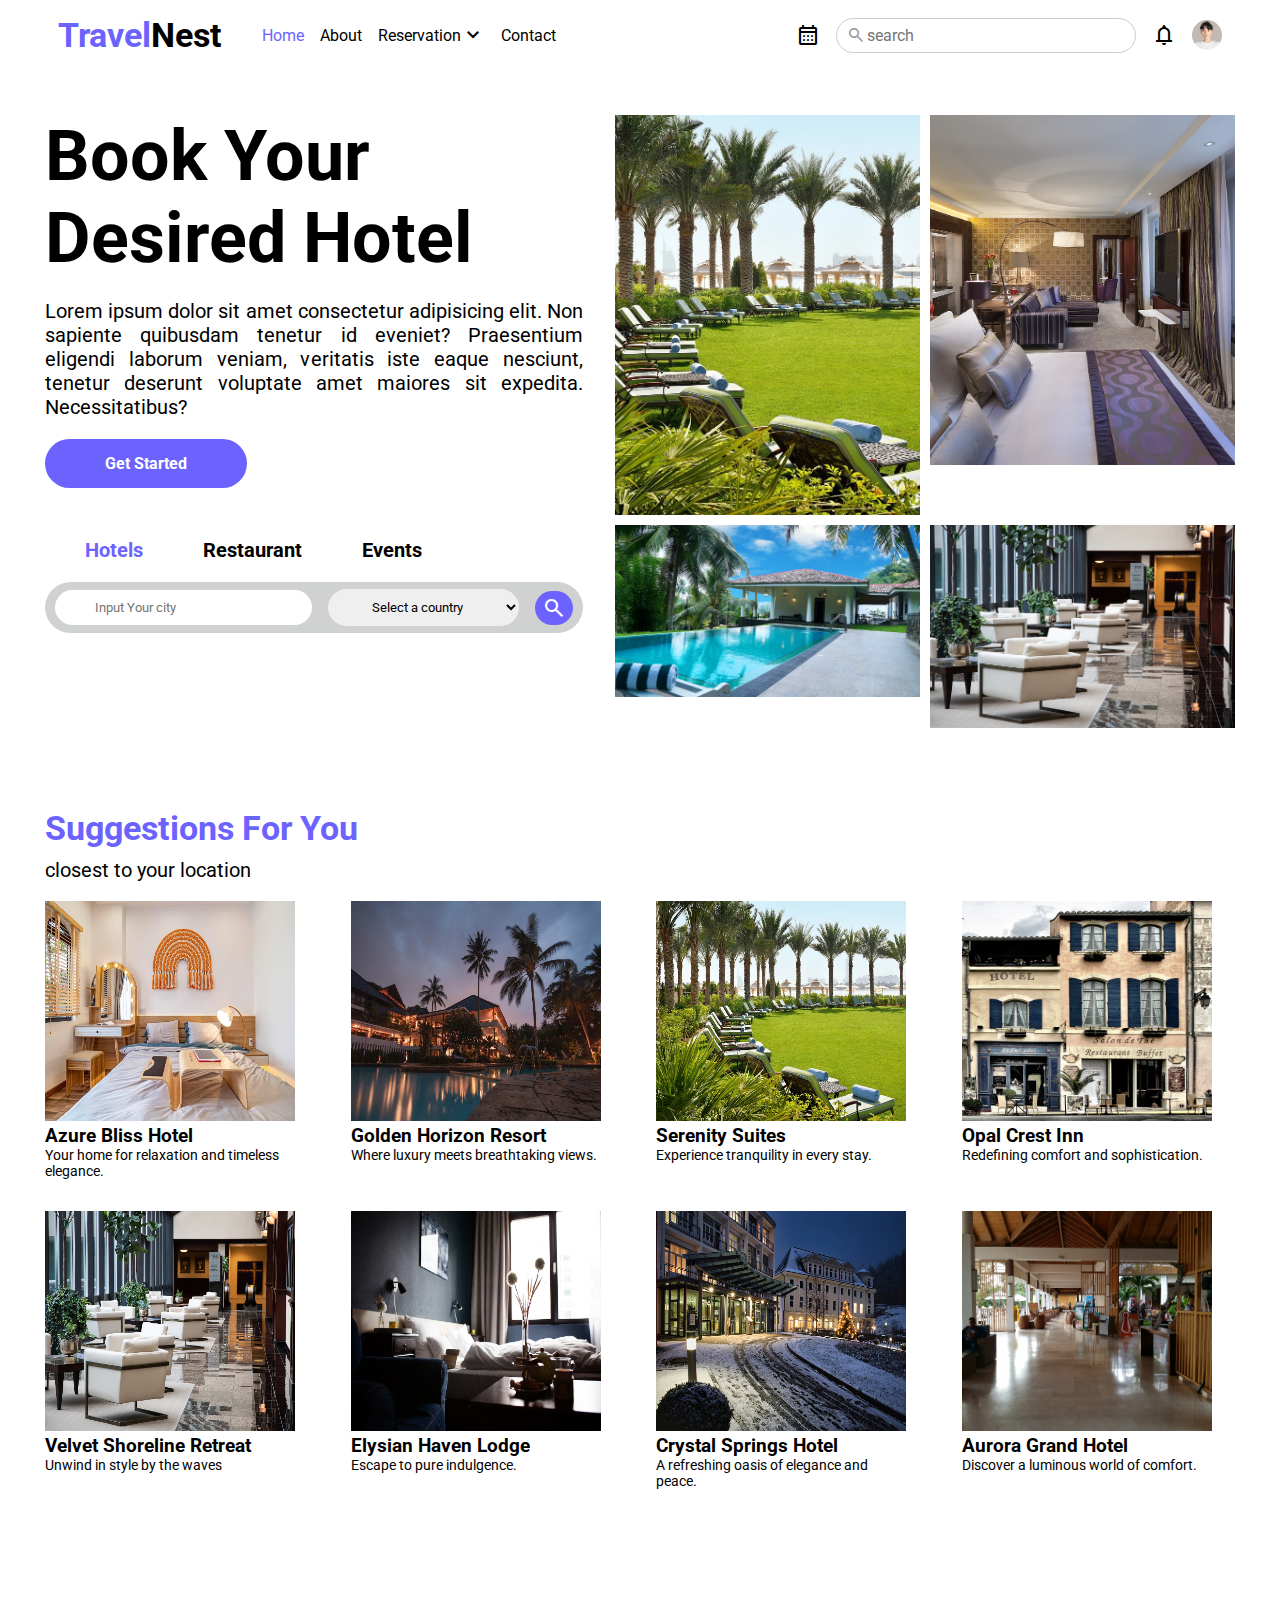
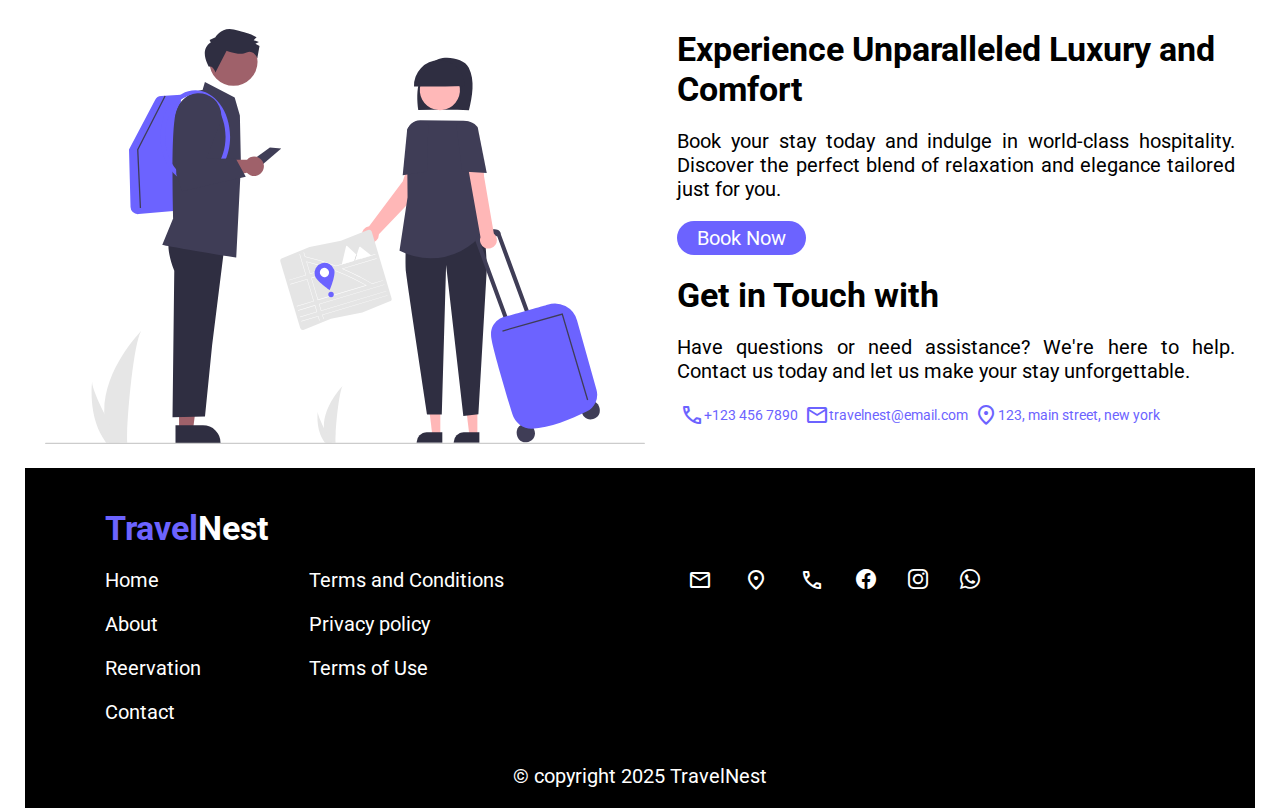
==== school/index.html @ 91a8bcaf "Add files via upload" ====
<!DOCTYPE html>
<html lang="en">
<head>
    <meta charset="UTF-8">
    <meta name="viewport" content="width=device-width, initial-scale=1.0">
    <title>silo</title>
    <link rel="stylesheet" href="style.css">
    <link rel="preconnect" href="https://fonts.googleapis.com">
    <link href="https://cdn.jsdelivr.net/npm/bootstrap-icons/font/bootstrap-icons.css" rel="stylesheet">

    <link rel="preconnect" href="https://fonts.gstatic.com" crossorigin>
<link href="https://fonts.googleapis.com/css2?family=Poppins:ital,wght@0,100;0,200;0,300;0,400;0,500;0,600;0,700;0,800;0,900;1,100;1,200;1,300;1,400;1,500;1,600;1,700;1,800;1,900&family=Roboto:ital,wght@0,100;0,300;0,400;0,500;0,700;0,900;1,100;1,300;1,400;1,500;1,700;1,900&display=swap" rel="stylesheet">
<link rel="stylesheet" href="https://fonts.googleapis.com/css2?family=Material+Symbols+Outlined" />

</head>
<body>
<header>
    <nav class="navbar">
        <h1 class="header">
            <span class="side_text">Travel</span>Nest
        </h1>
        <ul class="side">
            <li class="active nav_menu">
                Home
            </li>
            <li class="nav_menu">
                About
            </li>
            <li class="nav_menu">
                Reservation <span class="material-symbols-outlined">
                    keyboard_arrow_down
                    </span>
                <ul class="drop">
                    <li>
                        Hotel
                    </li>
                    <li>
                        Airbnb
                    </li>
                    <li>
                        Luxury Villas
                    </li>
                </ul>
            </li>
            <li class="nav_menu">
                Contact
            </li>
        </ul>
        <ul class="sideer">
            <li class="nav_menu"><span class="material-symbols-outlined">
                calendar_month
                </span></li>
                <li class="nav_menu">
                    <div class="search-container">
                    <input type="search" name="search" id="" placeholder="search">
                    <span class="material-symbols-outlined">search</span>
                </div>
                </li>
                <li class="nav_menu">
                    <span class="material-symbols-outlined">notifications</span>
                </li>
                <li class="nav_menu">
                    <img src="assets/beautiful-woman-face-portrait-brown-background.jpeg" alt="hh" width="30px" class="img">
                </li>
        </ul>
    </nav>
</header>
<main>
<div class="container">
    <div class="container_text">
        <h1 class="bold">Book Your <br> Desired Hotel</h1>
        <p>Lorem ipsum dolor sit amet consectetur adipisicing elit. Non sapiente quibusdam tenetur id eveniet? Praesentium eligendi laborum veniam, veritatis iste eaque nesciunt, tenetur deserunt voluptate amet maiores sit expedita. Necessitatibus?</p>
        <button class="get">Get Started</button>

        <ul class="fillter">
            <li class="active">Hotels</li>
            <li>Restaurant</li>
            <li>Events</li>
        </ul>
        <div class="fillter_us">
            <input type="text" name="city" class="city" placeholder="Input Your city">

<select id="country" name="country" class="city">
    <option value="" disabled selected>Select a country</option>
    <option value="US">United States</option>
    <option value="GB">United Kingdom</option>
</select>
<span class="material-symbols-outlined ss">search</span>

        </div>
    </div>
    <div class="container_img">

        <img src="assets/hotel-7885138_1280.jpg" alt="" width="300px" height="400px">

        <img src="assets/hotel-595121_1280.jpg" alt="" width="300px" height="350px">
        <img src="assets/manor-house-2359884_1280.jpg" alt="" width="100px">
        <img src="assets/design-3588214_1280.jpg" alt="" width="300px" >


    </div>
</div>


<section class="sugg">
    <div class="cards">
        <h1 class="header gh">
            Suggestions For You
        </h1>
        <h5 class="cl">closest to your location</h5>
        <br>
        <div class="img_location">
            <div class="img_hold">
                <img src="assets/bedroom-6577523_1280.jpg" alt="" width="250px" height="220px">
                <h3 >Azure Bliss Hotel</h3>
                <h3 class="h"> Your home for relaxation and timeless elegance.</h3>

            </div>
            <div class="img_hold">
                <img src="assets/hotel-1831072_1280.jpg" alt="" width="250px" height="220px">

                <h3 >Golden Horizon Resort</h3>
                <h3 class="h"> Where luxury meets breathtaking views.</h3>

            </div>
            <div class="img_hold">
                <img src="assets/hotel-7885138_1280.jpg" alt="" width="250px" height="220px">
                <h3 >Serenity Suites</h3>
                <h3 class="h">Experience tranquility in every stay.</h3>
            </div>
            <div class="img_hold">
                <img src="assets/building-66789_1280.jpg" alt="" width="250px" height="220px">
                <h3 >Opal Crest Inn</h3>
                <h3 class="h">Redefining comfort and sophistication.</h3>
            </div>
            <div class="img_hold">
                <img src="assets/design-3588214_1280.jpg" alt="" width="250px" height="220px">
                <h3 >Velvet Shoreline Retreat</h3>
                <h3 class="h">Unwind in style by the waves</h3>
            </div>
            <div class="img_hold">
                <img src="assets/hotel-1749602_1280.jpg" alt="" width="250px" height="220px">
                <h3 >Elysian Haven Lodge</h3>
                <h3 class="h">Escape to pure indulgence.</h3>
            </div>
            <div class="img_hold">
                <img src="assets/hotel-6862159_1280.jpg" alt="" width="250px" height="220px">
                <h3 >Crystal Springs Hotel</h3>
                <h3 class="h">A refreshing oasis of elegance and peace.</h3>
            </div>
            <div class="img_hold">
                <img src="assets/hotel-2716635_1280.jpg" alt="" width="250px" height="220px">
                <h3 >Aurora Grand Hotel</h3>
                <h3 class="h">Discover a luminous world of comfort.</h3>
            </div>

        </div>
    </div>
</section>

<section class="Travel">
<div class="travel">
    <div class="travel_img">
        <img src="assets/undraw_travelers_vttm.svg" alt="" width="600">
    </div>
    <div class="travel_text">
        <h1 class="header">
            Experience Unparalleled Luxury and Comfort
        </h1>
        <p>Book your stay today and indulge in world-class hospitality. Discover the perfect blend of relaxation and elegance tailored just for you.</p>
        <button class="gett">Book Now</button>


            <h2 class="header hg">Get in Touch with</h2>
            <p>Have questions or need assistance? We're here to help. Contact us today and let us make your stay unforgettable.</p>
        <div>
             <p class="call"> <span class="material-symbols-outlined"> call</span> +123 456 7890</p>

                <p class="call"> <span class="material-symbols-outlined"> mail</span>travelnest@email.com</p>


                <p class="call"> <span class="material-symbols-outlined"> location_on</span> 123, main street, new york</p>
        </div>


    </div>
</div>
</section>

</main>

<footer>
    <div class="dd">
    <div class="foot">
    <ul>
        <li>
           <h1 class="header"> <span class="side_text">Travel</span>Nest</h1>
        </li>
        <li>
            <p>Home</p>
        </li>
        <li>
            <P>About</P>
        </li>
        <li>
         <p>   Reervation </p>
        </li>
        <li>
        <p>Contact</p>
        </li>
    </ul>
</div>
<div class="seco">
    <ul>
        <li>
           <p> Terms and Conditions</p>
        </li>
        <li>
           <p> Privacy policy</p>
        </li>
        <li>
        <p>Terms of Use</p>
        </li>
    </ul>
</div>
<div class="thrid">
    <ul class="icon">
        <li>
            <p><span class="material-symbols-outlined">mail</span></p>
        </li>
        <li>
        <p><span class="material-symbols-outlined">location_on</span></p>
        </li>
        <li>
        <p>   <span class="material-symbols-outlined">call</span></p>
        </li>
        <li>
        <p>  <i class="bi bi-facebook"></i></p>
        </li>
        <li><p><i class="bi bi-instagram"></i> </p></li>
        <li> <p><i class="bi bi-whatsapp"></i></p></li>
    </ul>
</div>

</div>
<p style="color: white; text-align: center;">&copy copyright 2025 TravelNest</p>
</footer>

</body>
</html>
---- school/style.css ----
:root {
  --white-color:                #FFFFFF;
  --primary-color:              #6c63ff;
  --secondary-color:            black;
  --section-bg-color:           #f0f8ff;
  --dark-color:                 #000000;
  --grey-color:                 #d0d1d1;
  --p-color:                    #717275;
  --hover-color:                #6c63ff;  /* Darker hover effect color */
  --form-bg-color:              #f9f9f9;  /* Light background for form */

  --body-font-family:           "Roboto", serif;

  --h1-font-size:               34px;
  --h5-font-size:               24px;
  --p-font-size:                20px;
  --copyright-text-font-size:   16px;
  --product-link-font-size:     14px;
  --custom-link-font-size:      12px;

  --font-weight-thin:           100;
  --font-weight-light:          300;
  --font-weight-normal:         400;
  --font-weight-bold:           700;
  --font-weight-black:          900;
}

*{
    margin: 0;
    font-family: var(--body-font-family);

}
ul{
    list-style: none;
}
header{
    margin-top: 15px;
    justify-self: center;
}
.active{
    color: var(--primary-color);
}
li:hover{
    color: var(--primary-color);
    transition: 300ms ease;
    cursor: pointer;
}
.side_text{
    color: var(--primary-color);
}
.header{
    font-size: var(--h1-font-size);
}
.side{
    display: flex;
    gap: 1em;
    align-items: center;
}
.nav_menu{
    display: inline-flex;
    align-items: center;
}
.sideer{
    display: flex;
    margin-left: 200px;
    gap: 1em;
    align-items: center;
}
.img{
    border-radius: 30px;
}
.drop{
    display: none;
}
.navbar{
    display: flex;
    align-items: center;
}

.search-container {
    position: relative;
      width: 300px;
}
.search-container input[type="search"] {
    width: 100%;
    padding: 7px 30px;
    border: 1px solid #ccc;
    border-radius: 20px;
    font-size: 16px;
    box-sizing: border-box;
}
.search-container .material-symbols-outlined {
    position: absolute;
    top: 50%;
    left: 10px;
    transform: translateY(-50%);
    color: #999;
    font-size: 20px;
    pointer-events: none;
}
/* end of header section */


/* beginning of main section */
.container{

    display: flex;
    gap: 2em;
    max-width: 1190px;
    margin: 0 auto;
    margin-top: 40px;
    padding: 20px;
}
.bold{
    font-size: 70px;

}
p{
    margin-top: 20px;
    font-size: var(--p-font-size);
    font-weight: var(--font-weight-normal);
    text-align: justify;
}
.get{
    margin-top: 20px;
    padding: 15px 60px;
    border-radius: 30px;
    border: none;
    font-size: var(--p-color);
    font-weight: var(--font-weight-bold);
    background: var(--primary-color);
    color: var(--white-color);
    cursor: pointer;
}
.get:hover{
background-color: var(--grey-color);
color: var(--primary-color);
}

.fillter{
    margin-top: 50px;
    display: flex;
    gap: 3em;
    font-size: var(--p-font-size);
    font-weight: var(--font-weight-bold);
}

.container_img {
    display: grid;
    grid-template-columns: repeat(2, 1fr); /* Creates 3 equal columns */
    gap: 10px; /* Adds space between images */
    margin: 0; /* Remove any default margin on the images */
        padding: 0;
}

.container_img img {
    width: 100%; /* Ensures images fill their grid item */
     /* Maintains aspect ratio */
    object-fit: cover; /* Makes sure images cover the area of the grid item without distortion */
    margin: 0; /* Remove any default margin on the images */
        padding: 0;
}

.fillter_us{
    margin-top: 20px;
    padding: 7px 10px;
    border-radius: 30px;
    display: inline-flex;
    align-items: center;
    gap: 1em;
    background: var(--grey-color);
}



.city{
    padding: 10px 40px ;
    border: none;
    border-radius: 30px;
}

.ss{
    border: none;
    padding: 5px 7px;
    border-radius: 50px;
    background: var(--primary-color);
    color: var(--white-color);

}

/* suggestions */


.sugg{
    gap: 2em;
    max-width: 1190px;
    margin: 0 auto;
    margin-top: 40px;
    padding: 20px;
}
.img_location{
    display: grid;
    grid-template-columns: repeat(4, 1fr);
    gap: 2em;
    width: 100%;
}
.cl{
    margin-top: 10px;
    font-size: var(--p-font-size);
    font-weight: var(--font-weight-normal);
}
.h{
    font-weight: var(--font-weight-normal);
    font-size: var(--product-link-font-size);
}
.img_hold{
    cursor: pointer;
    max-width: 250px;

}
.img_hold:hover {
    box-shadow: 0 10px 20px var(--primary-color); /* Blue glow shadow */
    transform: translateY(-5px); /* Subtle lift */
}
.gh{
    color: var(--primary-color);
}
/* travel */

.Travel{
    max-width: 1190px;
    margin: 0 auto;
    margin-top: 100px;
    padding: 20px;
}
.travel{
    display: flex;
    gap: 2em;
}
.gett{
    background: var(--primary-color);
    border: none;
    padding: 5px 20px;
    margin-top: 20px;
    border-radius: 30px;
    font-size: var(--p-font-size);
    color: var(--white-color);
}
.hg{
    align-items: center;
    margin-top: 20px;
    font-weight: var(--font-weight-bold);


}

.call{
    color: var(--primary-color);
    font-size: var(--product-link-font-size);
    display: inline-flex;
    align-items: center;
    margin-left: 0.2em;
    cursor: pointer;

}
footer{
    background: black;
    max-width: 1190px;
    margin: 0 auto;
    padding: 20px;
}

.dd{
    margin-top: 40px;
    display:flex;
    max-width: 1190px;
    margin: 0 auto;
    padding: 20px;
    background: black;
}
.dd li{
    color: var(--white-color);
}
.dd li:hover{
    color: var(--primary-color);
}
.seco{
    margin-top: 40px;
}

.icon{
    display: flex;
    gap: 2em;
    margin-top: 40px;
    margin-left: 9em;
}
.thrid li{
    color: var(--white-color);
}
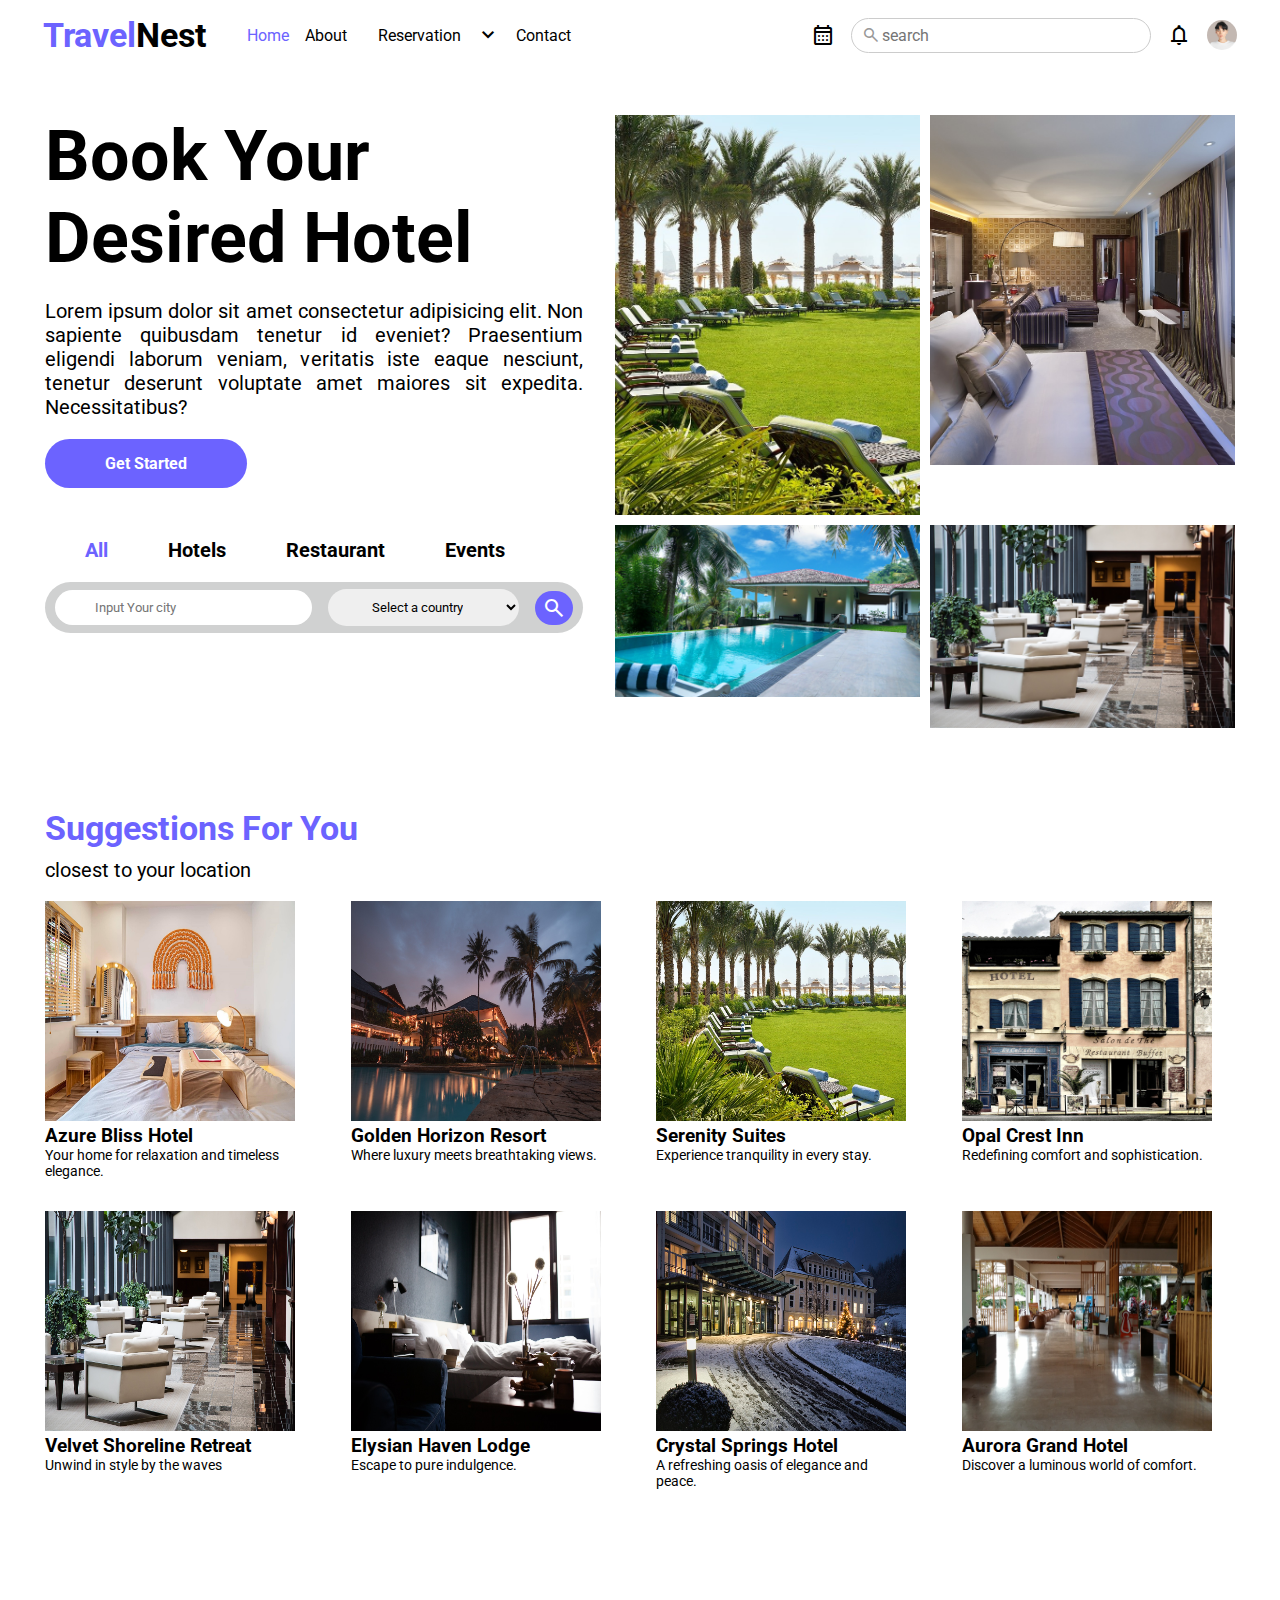
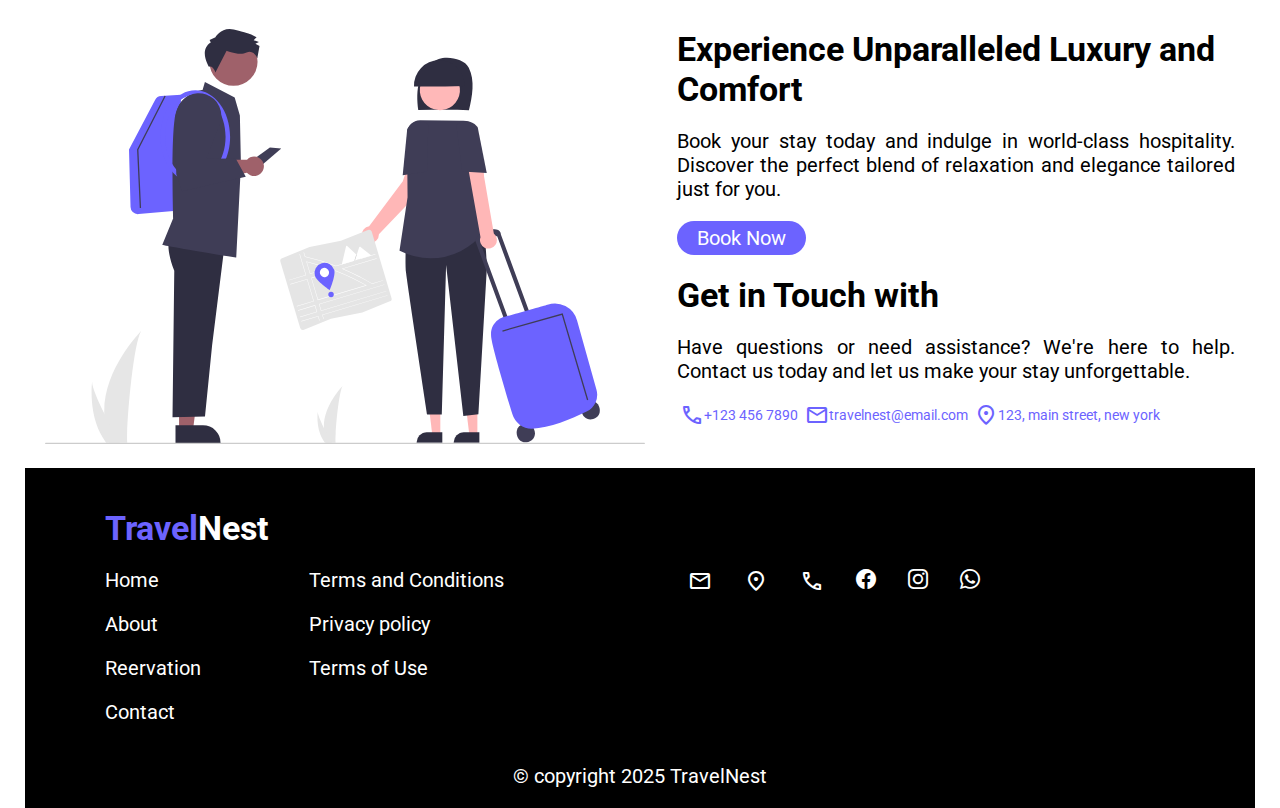
==== commit 57c5210b: "Add files via upload" ====
--- a/school/index.html
+++ b/school/index.html
@@ -4,7 +4,7 @@
     <meta charset="UTF-8">
     <meta name="viewport" content="width=device-width, initial-scale=1.0">
     <title>silo</title>
-    <link rel="stylesheet" href="style.css">
+    <link rel="stylesheet" href="css/style.css">
     <link rel="preconnect" href="https://fonts.googleapis.com">
     <link href="https://cdn.jsdelivr.net/npm/bootstrap-icons/font/bootstrap-icons.css" rel="stylesheet">
 
@@ -27,7 +27,7 @@
                 About
             </li>
             <li class="nav_menu">
-                Reservation <span class="material-symbols-outlined">
+              <a href="reservation.html">  Reservation </a> <span class="material-symbols-outlined">
                     keyboard_arrow_down
                     </span>
                 <ul class="drop">
@@ -72,10 +72,11 @@
         <p>Lorem ipsum dolor sit amet consectetur adipisicing elit. Non sapiente quibusdam tenetur id eveniet? Praesentium eligendi laborum veniam, veritatis iste eaque nesciunt, tenetur deserunt voluptate amet maiores sit expedita. Necessitatibus?</p>
         <button class="get">Get Started</button>
 
-        <ul class="fillter">
-            <li class="active">Hotels</li>
-            <li>Restaurant</li>
-            <li>Events</li>
+        <ul class="filter fillter">
+            <li class="active" data-category="all"> All</li>
+            <li  data-category="hotels" >Hotels</li>
+            <li data-category="restaurants">Restaurant</li>
+            <li data-category="events">Events</li>
         </ul>
         <div class="fillter_us">
             <input type="text" name="city" class="city" placeholder="Input Your city">
@@ -109,49 +110,59 @@
         </h1>
         <h5 class="cl">closest to your location</h5>
         <br>
+
         <div class="img_location">
-            <div class="img_hold">
+            <div class="img_hold" data-category="hotels">
+                <a href="details.html">
                 <img src="assets/bedroom-6577523_1280.jpg" alt="" width="250px" height="220px">
                 <h3 >Azure Bliss Hotel</h3>
                 <h3 class="h"> Your home for relaxation and timeless elegance.</h3>
-
-            </div>
-            <div class="img_hold">
+            </a>
+            </div>
+
+            <div class="img_hold" data-category="events">
+                <a href="details.html">
                 <img src="assets/hotel-1831072_1280.jpg" alt="" width="250px" height="220px">
 
                 <h3 >Golden Horizon Resort</h3>
                 <h3 class="h"> Where luxury meets breathtaking views.</h3>
-
-            </div>
-            <div class="img_hold">
+</a>
+            </div>
+            <div class="img_hold" data-category="hotels">
+                <a href="details.html">
                 <img src="assets/hotel-7885138_1280.jpg" alt="" width="250px" height="220px">
                 <h3 >Serenity Suites</h3>
-                <h3 class="h">Experience tranquility in every stay.</h3>
-            </div>
-            <div class="img_hold">
+                <h3 class="h">Experience tranquility in every stay.</h3></a>
+            </div>
+            <div class="img_hold" data-category="events">
+                <a href="details.html">
                 <img src="assets/building-66789_1280.jpg" alt="" width="250px" height="220px">
                 <h3 >Opal Crest Inn</h3>
-                <h3 class="h">Redefining comfort and sophistication.</h3>
-            </div>
-            <div class="img_hold">
+                <h3 class="h">Redefining comfort and sophistication.</h3></a>
+            </div>
+            <div class="img_hold" data-category="restaurants">
+                <a href="details.html">
                 <img src="assets/design-3588214_1280.jpg" alt="" width="250px" height="220px">
                 <h3 >Velvet Shoreline Retreat</h3>
-                <h3 class="h">Unwind in style by the waves</h3>
-            </div>
-            <div class="img_hold">
+                <h3 class="h">Unwind in style by the waves</h3></a>
+            </div>
+            <div class="img_hold" data-category="hotels">
+                <a href="details.html">
                 <img src="assets/hotel-1749602_1280.jpg" alt="" width="250px" height="220px">
                 <h3 >Elysian Haven Lodge</h3>
-                <h3 class="h">Escape to pure indulgence.</h3>
-            </div>
-            <div class="img_hold">
+                <h3 class="h">Escape to pure indulgence.</h3></a>
+            </div>
+            <div class="img_hold" data-category="hotels">
+                <a href="details.html">
                 <img src="assets/hotel-6862159_1280.jpg" alt="" width="250px" height="220px">
                 <h3 >Crystal Springs Hotel</h3>
-                <h3 class="h">A refreshing oasis of elegance and peace.</h3>
-            </div>
-            <div class="img_hold">
+                <h3 class="h">A refreshing oasis of elegance and peace.</h3></a>
+            </div>
+            <div class="img_hold" data-category="restaurants">
+                <a href="details.html">
                 <img src="assets/hotel-2716635_1280.jpg" alt="" width="250px" height="220px">
                 <h3 >Aurora Grand Hotel</h3>
-                <h3 class="h">Discover a luminous world of comfort.</h3>
+                <h3 class="h">Discover a luminous world of comfort.</h3></a>
             </div>
 
         </div>
@@ -245,6 +256,36 @@
 </div>
 <p style="color: white; text-align: center;">&copy copyright 2025 TravelNest</p>
 </footer>
-
+ <script>
+    document.addEventListener("DOMContentLoaded", () => {
+    const filterItems = document.querySelectorAll(".filter li");
+    const suggestionCards = document.querySelectorAll(".img_hold");
+
+    filterItems.forEach(item => {
+        item.addEventListener("click", () => {
+            // Remove active class from all filter items
+            filterItems.forEach(filter => filter.classList.remove("active"));
+
+            // Add active class to the clicked item
+            item.classList.add("active");
+
+            // Get the selected category
+            const selectedCategory = item.getAttribute("data-category");
+
+            // Show or hide suggestion cards based on the selected category
+            suggestionCards.forEach(card => {
+                const cardCategory = card.getAttribute("data-category");
+
+                if (selectedCategory === "all" || cardCategory === selectedCategory) {
+                    card.style.display = "block"; // Show matching cards
+                } else {
+                    card.style.display = "none"; // Hide non-matching cards
+                }
+            });
+        });
+    });
+});
+
+ </script>
 </body>
 </html>
--- a/school/css/style.css
+++ b/school/css/style.css
@@ -0,0 +1,335 @@
+@import url('base.css');
+*{
+    margin: 0;
+    font-family: var(--body-font-family);
+
+}
+a{
+    text-decoration: none;
+    color: black;
+}
+
+ul{
+    list-style: none;
+}
+header{
+    margin-top: 15px;
+    justify-self: center;
+}
+.active{
+    color: var(--primary-color);
+}
+
+.side_text{
+    color: var(--primary-color);
+}
+.header{
+    font-size: var(--h1-font-size);
+}
+.side{
+    display: flex;
+    gap: 1em;
+    align-items: center;
+}
+.nav_menu{
+    display: inline-flex;
+    align-items: center;
+}
+
+.sideer{
+    display: flex;
+    margin-left: 200px;
+    gap: 1em;
+    align-items: center;
+}
+.img{
+    border-radius: 30px;
+}
+.drop{
+    display: none;
+}
+.navbar{
+    display: flex;
+    align-items: center;
+}
+
+.search-container {
+    position: relative;
+      width: 300px;
+}
+.search-container input[type="search"] {
+    width: 100%;
+    padding: 7px 30px;
+    border: 1px solid #ccc;
+    border-radius: 20px;
+    font-size: 16px;
+    box-sizing: border-box;
+}
+.search-container .material-symbols-outlined {
+    position: absolute;
+    top: 50%;
+    left: 10px;
+    transform: translateY(-50%);
+    color: #999;
+    font-size: 20px;
+    pointer-events: none;
+}
+
+/* Base styles */
+.nav_menu {
+    position: relative; /* To position the dropdown relative to the parent */
+    list-style: none;
+}
+
+.nav_menu > a {
+    text-decoration: none;
+    color: black;
+    padding: 10px 15px;
+    display: inline-block;
+}
+
+.material-symbols-outlined {
+    vertical-align: middle;
+}
+
+/* Dropdown menu */
+.drop {
+    display: none; /* Hidden by default */
+    position: absolute; /* Positioned relative to the .nav_menu */
+    top: 100%; /* Below the parent menu */
+    left: 0;
+    background-color: white;
+    padding: 0;
+    margin: 0;
+    list-style: none;
+    border: 1px solid #ddd;
+    box-shadow: 0 2px 5px rgba(0, 0, 0, 0.1);
+    z-index: 10;
+}
+
+.drop li {
+    padding: 10px 15px;
+    white-space: nowrap;
+    color: black;
+}
+
+.drop li:hover {
+    background-color: #f0f0f0;
+    cursor: pointer;
+}
+
+/* Show dropdown on hover */
+.nav_menu:hover .drop {
+    display: block;
+}
+
+li:hover{
+    color: var(--primary-color);
+    transition: 300ms ease;
+    cursor: pointer;
+}
+a:hover{
+    color: var(--primary-color);
+    transition: all 300ms ease ;
+
+}
+/* end of header section */
+
+
+
+/* beginning of main section */
+.container{
+
+    display: flex;
+    gap: 2em;
+    max-width: 1190px;
+    margin: 0 auto;
+    margin-top: 40px;
+    padding: 20px;
+}
+.bold{
+    font-size: 70px;
+
+}
+p{
+    margin-top: 20px;
+    font-size: var(--p-font-size);
+    font-weight: var(--font-weight-normal);
+    text-align: justify;
+}
+.get{
+    margin-top: 20px;
+    padding: 15px 60px;
+    border-radius: 30px;
+    border: none;
+    font-size: var(--p-color);
+    font-weight: var(--font-weight-bold);
+    background: var(--primary-color);
+    color: var(--white-color);
+    cursor: pointer;
+}
+.get:hover{
+background-color: var(--grey-color);
+color: var(--primary-color);
+}
+
+.fillter{
+    margin-top: 50px;
+    display: flex;
+    gap: 3em;
+    font-size: var(--p-font-size);
+    font-weight: var(--font-weight-bold);
+}
+
+.container_img {
+    display: grid;
+    grid-template-columns: repeat(2, 1fr); /* Creates 3 equal columns */
+    gap: 10px; /* Adds space between images */
+    margin: 0; /* Remove any default margin on the images */
+        padding: 0;
+}
+
+.container_img img {
+    width: 100%; /* Ensures images fill their grid item */
+     /* Maintains aspect ratio */
+    object-fit: cover; /* Makes sure images cover the area of the grid item without distortion */
+    margin: 0; /* Remove any default margin on the images */
+        padding: 0;
+}
+
+.fillter_us{
+    margin-top: 20px;
+    padding: 7px 10px;
+    border-radius: 30px;
+    display: inline-flex;
+    align-items: center;
+    gap: 1em;
+    background: var(--grey-color);
+}
+
+
+
+.city{
+    padding: 10px 40px ;
+    border: none;
+    border-radius: 30px;
+}
+
+.ss{
+    border: none;
+    padding: 5px 7px;
+    border-radius: 50px;
+    background: var(--primary-color);
+    color: var(--white-color);
+
+}
+
+/* suggestions */
+
+
+.sugg{
+    gap: 2em;
+    max-width: 1190px;
+    margin: 0 auto;
+    margin-top: 40px;
+    padding: 20px;
+}
+.img_location{
+    display: grid;
+    grid-template-columns: repeat(4, 1fr);
+    gap: 2em;
+    width: 100%;
+}
+.cl{
+    margin-top: 10px;
+    font-size: var(--p-font-size);
+    font-weight: var(--font-weight-normal);
+}
+.h{
+    font-weight: var(--font-weight-normal);
+    font-size: var(--product-link-font-size);
+}
+.img_hold{
+    cursor: pointer;
+    max-width: 250px;
+
+}
+.img_hold:hover {
+    box-shadow: 0 10px 20px var(--primary-color); /* Blue glow shadow */
+    transform: translateY(-5px); /* Subtle lift */
+}
+.gh{
+    color: var(--primary-color);
+}
+/* travel */
+
+.Travel{
+    max-width: 1190px;
+    margin: 0 auto;
+    margin-top: 100px;
+    padding: 20px;
+}
+.travel{
+    display: flex;
+    gap: 2em;
+}
+.gett{
+    background: var(--primary-color);
+    border: none;
+    padding: 5px 20px;
+    margin-top: 20px;
+    border-radius: 30px;
+    font-size: var(--p-font-size);
+    color: var(--white-color);
+}
+.hg{
+    align-items: center;
+    margin-top: 20px;
+    font-weight: var(--font-weight-bold);
+
+
+}
+
+.call{
+    color: var(--primary-color);
+    font-size: var(--product-link-font-size);
+    display: inline-flex;
+    align-items: center;
+    margin-left: 0.2em;
+    cursor: pointer;
+
+}
+footer{
+    background: black;
+    max-width: 1190px;
+    margin: 0 auto;
+    padding: 20px;
+}
+
+.dd{
+    margin-top: 40px;
+    display:flex;
+    max-width: 1190px;
+    margin: 0 auto;
+    padding: 20px;
+    background: black;
+}
+.dd li{
+    color: var(--white-color);
+}
+.dd li:hover{
+    color: var(--primary-color);
+}
+.seco{
+    margin-top: 40px;
+}
+
+.icon{
+    display: flex;
+    gap: 2em;
+    margin-top: 40px;
+    margin-left: 9em;
+}
+.thrid li{
+    color: var(--white-color);
+}
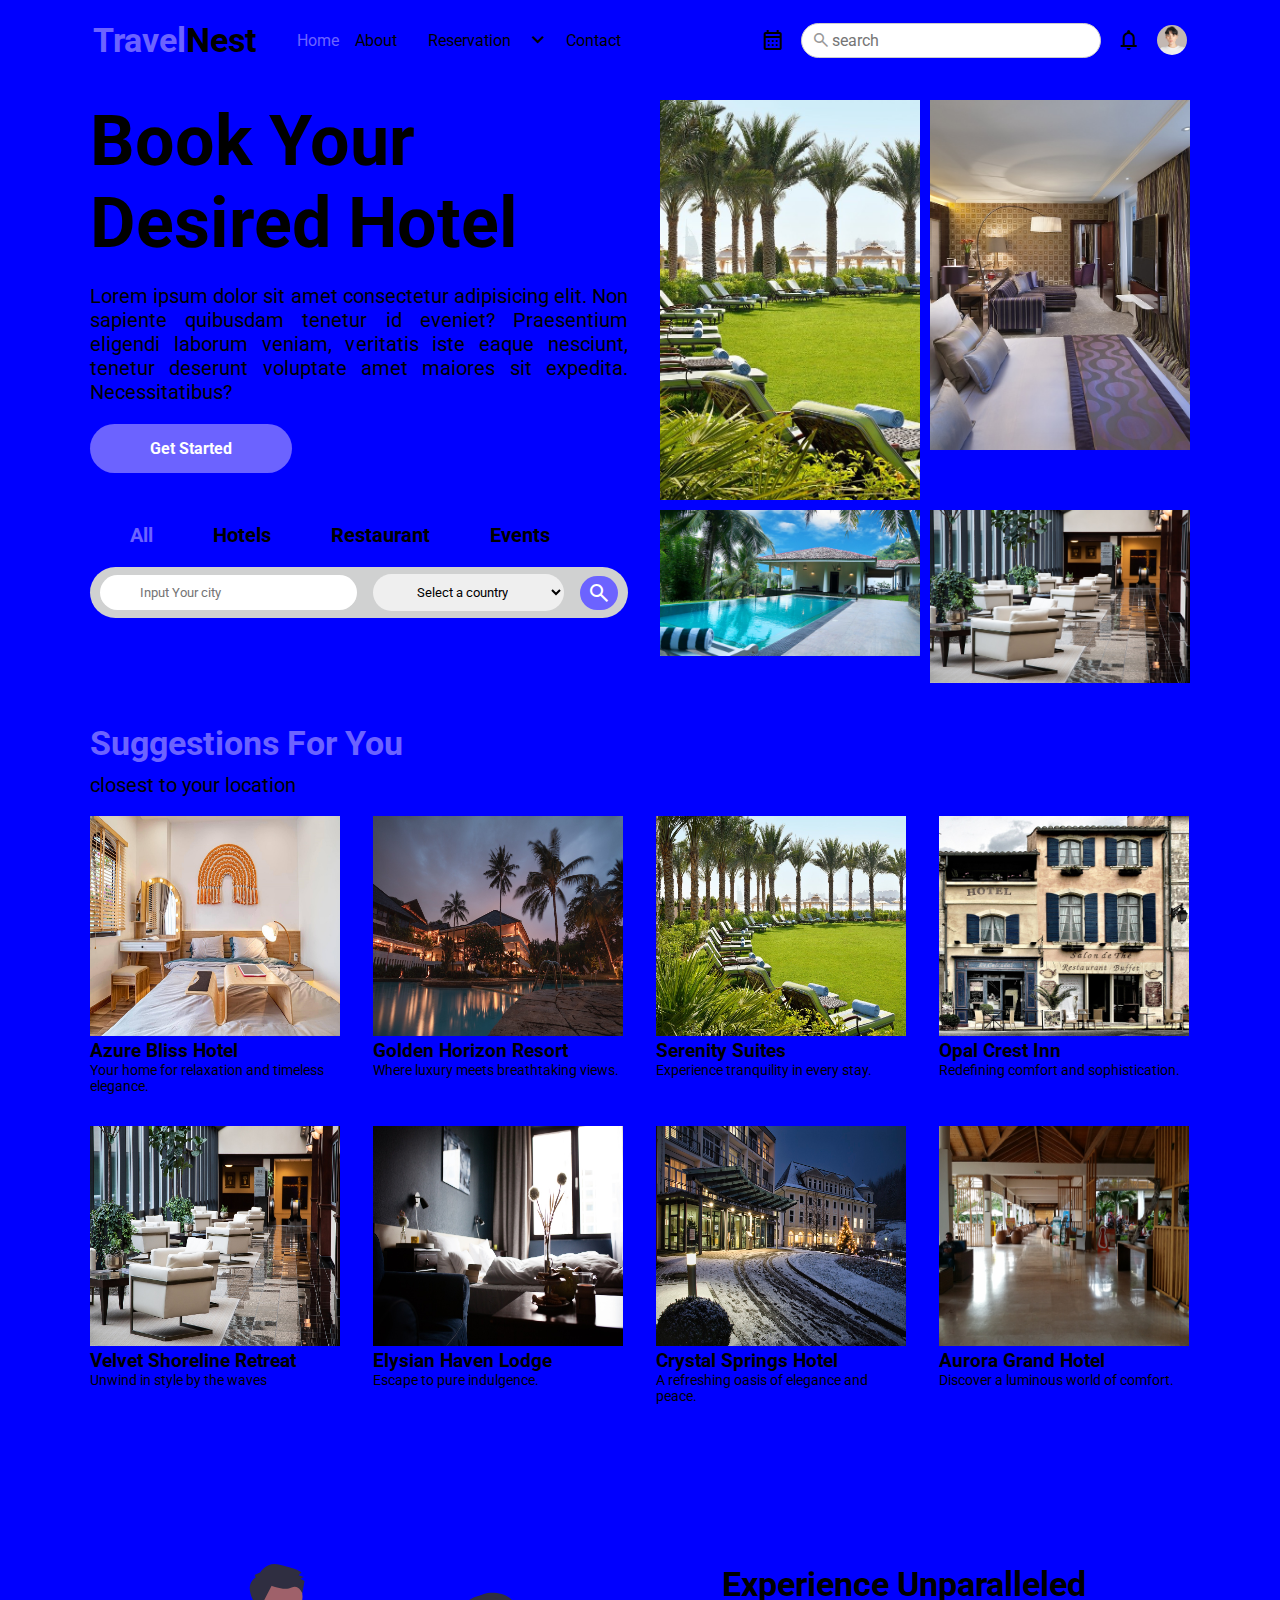
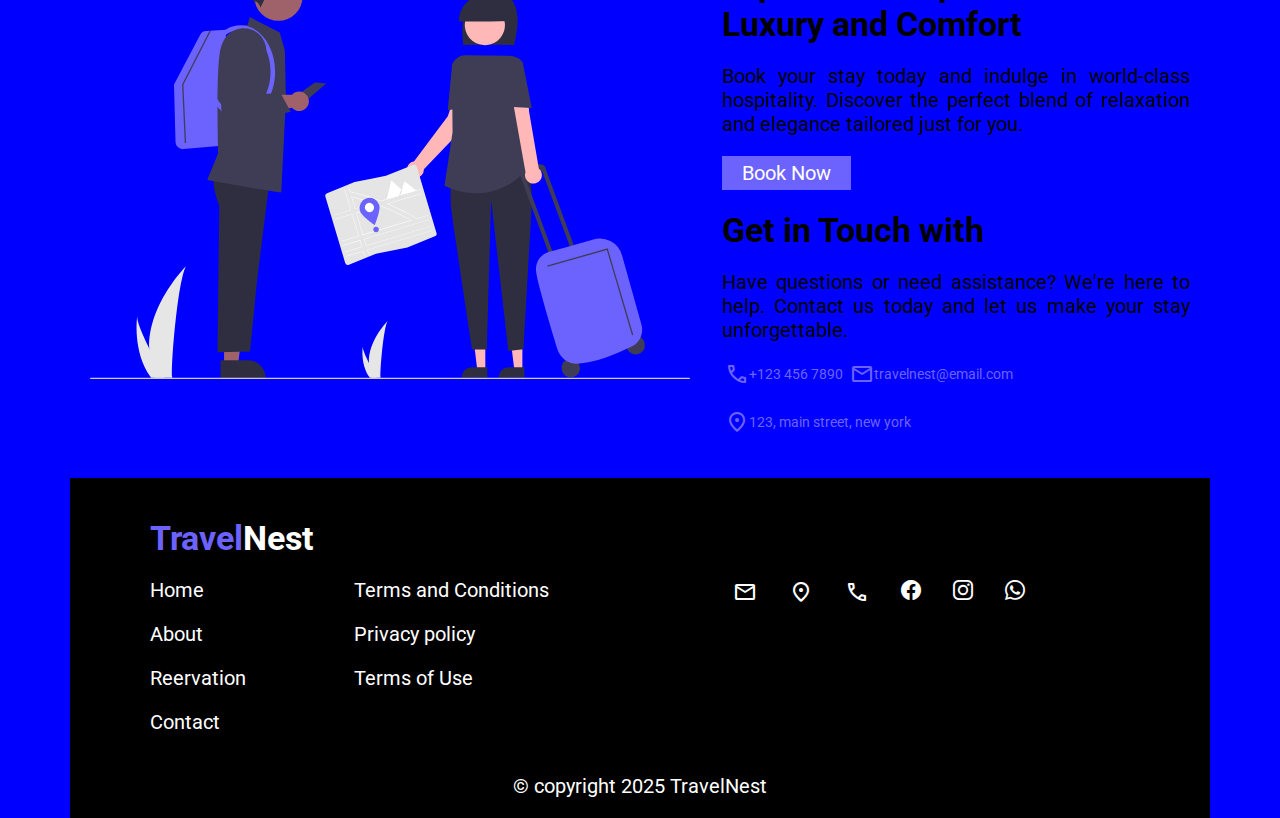
==== commit 14eb3f6e: "d" ====
--- a/school/index.html
+++ b/school/index.html
@@ -31,15 +31,15 @@
                     keyboard_arrow_down
                     </span>
                 <ul class="drop">
-                    <li>
-                        Hotel
-                    </li>
-                    <li>
-                        Airbnb
-                    </li>
-                    <li>
-                        Luxury Villas
-                    </li>
+                    <a href="reservation.html"> <li>
+                          Hotel
+                    </li></a>
+                    <a href="reservation.html">  <li>
+                          Airbnb
+                    </li></a>
+                    <a href="reservation.html">  <li>
+                         Luxury Villas
+                    </li></a>
                 </ul>
             </li>
             <li class="nav_menu">
@@ -52,7 +52,7 @@
                 </span></li>
                 <li class="nav_menu">
                     <div class="search-container">
-                    <input type="search" name="search" id="" placeholder="search">
+                    <input type="search" name="search"  class="sse" id="" placeholder="search">
                     <span class="material-symbols-outlined">search</span>
                 </div>
                 </li>
@@ -65,6 +65,15 @@
         </ul>
     </nav>
 </header>
+
+<div id="popup" class="popup">
+    <div class="popup-content">
+      <p>Head over to <a href="reservation.html">Reservation</a> to book a hotel.</p>
+      <button id="closePopup" class="close-button">Cancel</button>
+    </div>
+  </div>
+
+
 <main>
 <div class="container">
     <div class="container_text">
@@ -92,11 +101,11 @@
     </div>
     <div class="container_img">
 
-        <img src="assets/hotel-7885138_1280.jpg" alt="" width="300px" height="400px">
-
-        <img src="assets/hotel-595121_1280.jpg" alt="" width="300px" height="350px">
-        <img src="assets/manor-house-2359884_1280.jpg" alt="" width="100px">
-        <img src="assets/design-3588214_1280.jpg" alt="" width="300px" >
+        <img src="assets/hotel-7885138_1280.jpg" alt="" width="300px" height="400px" class="me" >
+
+        <img src="assets/hotel-595121_1280.jpg" alt="" width="300px" height="350px" class="short sht">
+        <img src="assets/manor-house-2359884_1280.jpg" alt="" width="100px" class="sht">
+        <img src="assets/design-3588214_1280.jpg" alt="" width="300px" class="sht">
 
 
     </div>
@@ -175,15 +184,15 @@
         <img src="assets/undraw_travelers_vttm.svg" alt="" width="600">
     </div>
     <div class="travel_text">
-        <h1 class="header">
+        <h1 class="header ggf">
             Experience Unparalleled Luxury and Comfort
         </h1>
-        <p>Book your stay today and indulge in world-class hospitality. Discover the perfect blend of relaxation and elegance tailored just for you.</p>
+        <p class="ffd">Book your stay today and indulge in world-class hospitality. Discover the perfect blend of relaxation and elegance tailored just for you.</p>
         <button class="gett">Book Now</button>
 
 
-            <h2 class="header hg">Get in Touch with</h2>
-            <p>Have questions or need assistance? We're here to help. Contact us today and let us make your stay unforgettable.</p>
+            <h2 class="header hg ggf">Get in Touch with</h2>
+            <p class="ffd">Have questions or need assistance? We're here to help. Contact us today and let us make your stay unforgettable.</p>
         <div>
              <p class="call"> <span class="material-symbols-outlined"> call</span> +123 456 7890</p>
 
@@ -286,6 +295,24 @@
     });
 });
 
+
+// Show the popup
+function showPopup() {
+  const popup = document.getElementById("popup");
+  popup.style.visibility = "visible";
+  popup.style.opacity = "1";
+}
+
+// Close the popup
+document.getElementById("closePopup").addEventListener("click", function () {
+  const popup = document.getElementById("popup");
+  popup.style.visibility = "hidden";
+  popup.style.opacity = "0";
+});
+
+// Example: Automatically show the popup after 3 seconds (optional)
+setTimeout(showPopup, 3000);
+
  </script>
 </body>
 </html>
--- a/school/css/style.css
+++ b/school/css/style.css
@@ -74,6 +74,57 @@
     font-size: 20px;
     pointer-events: none;
 }
+
+/* Popup container */
+.popup {
+    position: fixed;
+    top: 0;
+    left: 0;
+    width: 100%;
+    height: 100%;
+    background-color: rgba(0, 0, 0, 0.5);
+    display: flex;
+    justify-content: center;
+    align-items: center;
+    visibility: hidden;
+    opacity: 0;
+    transition: visibility 0s, opacity 0.3s ease-in-out;
+  }
+
+  /* Popup content */
+  .popup-content {
+    background: white;
+    padding: 20px;
+    border-radius: 8px;
+    text-align: center;
+    width: 300px;
+    box-shadow: 0 4px 6px rgba(0, 0, 0, 0.2);
+  }
+
+  /* Close button */
+  .close-button {
+    margin-top: 10px;
+    padding: 10px 20px;
+    background: var(--primary-color);
+    color: white;
+    border: none;
+    border-radius: 4px;
+    cursor: pointer;
+  }
+
+  .close-button:hover {
+    background: var(--primary-color);
+  }
+
+  .popup a {
+    color: var(--primary-color);
+    text-decoration: none;
+  }
+
+  .popup a:hover {
+    text-decoration: underline;
+  }
+
 
 /* Base styles */
 .nav_menu {
@@ -333,3 +384,361 @@
 .thrid li{
     color: var(--white-color);
 }
+
+
+@media (max-width: 1290px) {
+ body{
+    background-color: blue;
+ }
+
+ .sideer{
+    margin-left: 100px;
+ }
+ .container{
+    max-width: 1100px;
+    margin: 0 auto;
+    padding: 20px;
+ }
+ .sugg{
+    max-width: 1100px;
+    margin: 0 auto;
+    padding: 20px;
+ }
+ .travel{
+    max-width: 1100px;
+    margin: 0 auto;
+    padding: 20px;
+ }
+ footer{
+    max-width: 1100px;
+    margin: 0 auto;
+    padding: 20px;
+ }
+ header{
+    max-width: 1100px;
+    margin: 0 auto;
+    padding: 20px;
+ }
+ .gett{
+    border-radius: 0px;
+ }
+}
+
+@media (max-width: 1180px) {
+body{
+    background-color: red;
+}
+.sideer{
+    margin-left: calc(100% - 1000px);
+ }
+
+ .sugg{
+    max-width: 1000px;
+    margin: 0 auto;
+    padding: 20px;
+ }
+ .travel{
+    max-width: 1000px;
+    margin: 0 auto;
+    padding: 20px;
+ }
+ footer{
+    max-width: 1000px;
+    margin: 0 auto;
+    padding: 20px;
+ }
+ header{
+    max-width: 1100px;
+    margin: 0 auto;
+    padding: 20px;
+ }
+ .img_location{
+    grid-template-columns: repeat(4, 1fr);
+
+}
+.img_hold img{
+    width: 225px;
+
+}
+}
+
+
+@media (max-width: 1072px) {
+body{
+    background: green;
+    margin-left: 0;
+}
+main{
+    align-items: center;
+}
+.container{
+    max-width: 900px;
+    margin: 0 auto;
+    padding: 20px;
+ }
+.container_text{
+    margin-top: 2em;
+}
+.bold{
+    font-size: 50px;
+}
+.container_img{
+    margin-top: 0;
+}
+.container_img img{
+    width: 170px;
+    height: 200px;
+}
+.container_img  .short{
+    height: 170px;
+}
+.container_text p{
+    font-size: 19px;
+}
+
+.sugg{
+    max-width: 900px;
+    margin: 0 auto;
+    padding: 20px;
+ }
+ .sideer{
+    margin-left:200px;
+ }
+ .travel{
+    max-width: 900px;
+    margin: 0 auto;
+    padding: 20px;
+ }
+ footer{
+    max-width: 900px;
+    margin: 0 auto;
+    padding: 20px;
+ }
+ header{
+    max-width: 900px;
+    margin: 0 auto;
+    padding: 20px;
+ }
+ .ggf{
+    font-size: 24px;
+ }
+ .ffd{
+    font-size: 15px;
+ }
+ .call{
+    font-size: 12px;
+ }
+ .img_hold img{
+    width: 210px;
+
+}
+
+  .search-container input[type="search"] {
+    width: 100%;
+    padding: 7px 30px;
+    display: none;
+
+}
+.search-container {
+    position: relative;
+      width: 0px;
+}
+.search-container input[type="search"] {
+    width: 100%;
+    padding: 7px 30px;
+    border: 1px solid #ccc;
+    border-radius: 20px;
+    font-size: 16px;
+    box-sizing: border-box;
+}
+.search-container .material-symbols-outlined {
+    position: absolute;
+    top: 50%;
+    left: -10px;
+    transform: translateY(-50%);
+    color: #999;
+    font-size: 20px;
+    pointer-events: none;
+}
+.sideer{
+    gap: 2em;
+}
+}
+
+@media (max-width: 1000px) {
+    body{
+        background-color: pink;
+    }
+
+    .container{
+        display: grid;
+        grid-template-areas:
+        "second"
+        "first"
+        ;
+    }
+    .container_text:nth-child(1){
+        grid-area: first;
+    }
+    .container_img:nth-child(2){
+        grid-area: second;
+    }
+    .sht{
+        display: none;
+    }
+    .sideer{
+        margin-left:100px;
+     }
+
+     .container_img .me{
+        width: calc(100vh + 230px);
+     }
+     .img_hold img{
+        width: 240px;
+
+    }
+    .travel{
+        max-width:800px;
+        margin: 0 auto;
+        padding: 20px;
+     }
+     .container{
+        max-width: 800px;
+     }
+     footer{
+        max-width: 800px;
+        margin: 0 auto;
+        padding: 20px;
+     }
+     header{
+        max-width: 800px;
+        margin: 0 auto;
+        padding: 20px;
+     }
+     .sugg{
+        max-width: 800px;
+        margin: 0 auto;
+        padding: 20px;
+     }
+     .img_location{
+        grid-template-columns: repeat(3, 1fr);
+
+    }
+}
+@media (max-width: 900px) {
+    body{
+        background: goldenrod;
+    }
+    .container_img .me{
+        width: calc(100vh + 200px);
+     }
+    .sugg{
+        max-width: 800px;
+        margin: 0 auto;
+        padding: 20px;
+     }
+     .sideer{
+        margin-left: 39px;
+     }
+
+}
+
+@media (max-width: 840px) {
+    body{
+        background: fuchsia;
+    }
+    .container_img .me{
+        max-width: 1000px;
+        width: calc(calc(100% + 400px) - 40px);
+        align-items: center;
+        align-content: center;
+        justify-content: center;
+        justify-items: center;
+        align-self: center;
+     }
+     .side{
+        display: none;
+     }
+     .img_hold img{
+        width: 200px;
+
+    }
+    .container_text{
+        text-align: center;
+        align-items: center;
+        justify-content: center;
+        align-self: center;
+        align-content: center;
+    }
+    .filter{
+        text-align: center;
+        align-items: center;
+        justify-content: center;
+        align-self: center;
+        align-content: center;
+    }
+    .travel_img img{
+        width: 400px;
+    }
+    .dd ul li p{
+        font-size: 14px;
+    }
+    .dd ul li p span{
+        font-size: 14px;
+    }
+}
+
+
+@media (max-width: 768px) {
+    body {
+        background-color: lightgray;
+    }
+
+    .container {
+        flex-direction: column;
+        align-items: center;
+        text-align: center;
+    }
+
+    .sideer {
+        margin-left: 0;
+        flex-direction: column;
+        gap: 1em;
+    }
+
+    .nav_menu {
+        flex-direction: column;
+        align-items: flex-start;
+    }
+
+    .search-container {
+        width: 100%;
+    }
+
+    .search-container input[type="search"] {
+        width: 100%;
+    }
+
+    .container_img {
+        grid-template-columns: 1fr; /* Single-column layout */
+    }
+
+    .img_location {
+        grid-template-columns: repeat(2, 1fr); /* 2-column layout for images */
+    }
+
+    .img_hold img {
+        width: 100%;
+    }
+
+    footer, header {
+        max-width: 100%;
+        padding: 15px;
+    }
+
+    .get {
+        width: 100%;
+        padding: 12px;
+        text-align: center;
+    }
+}
